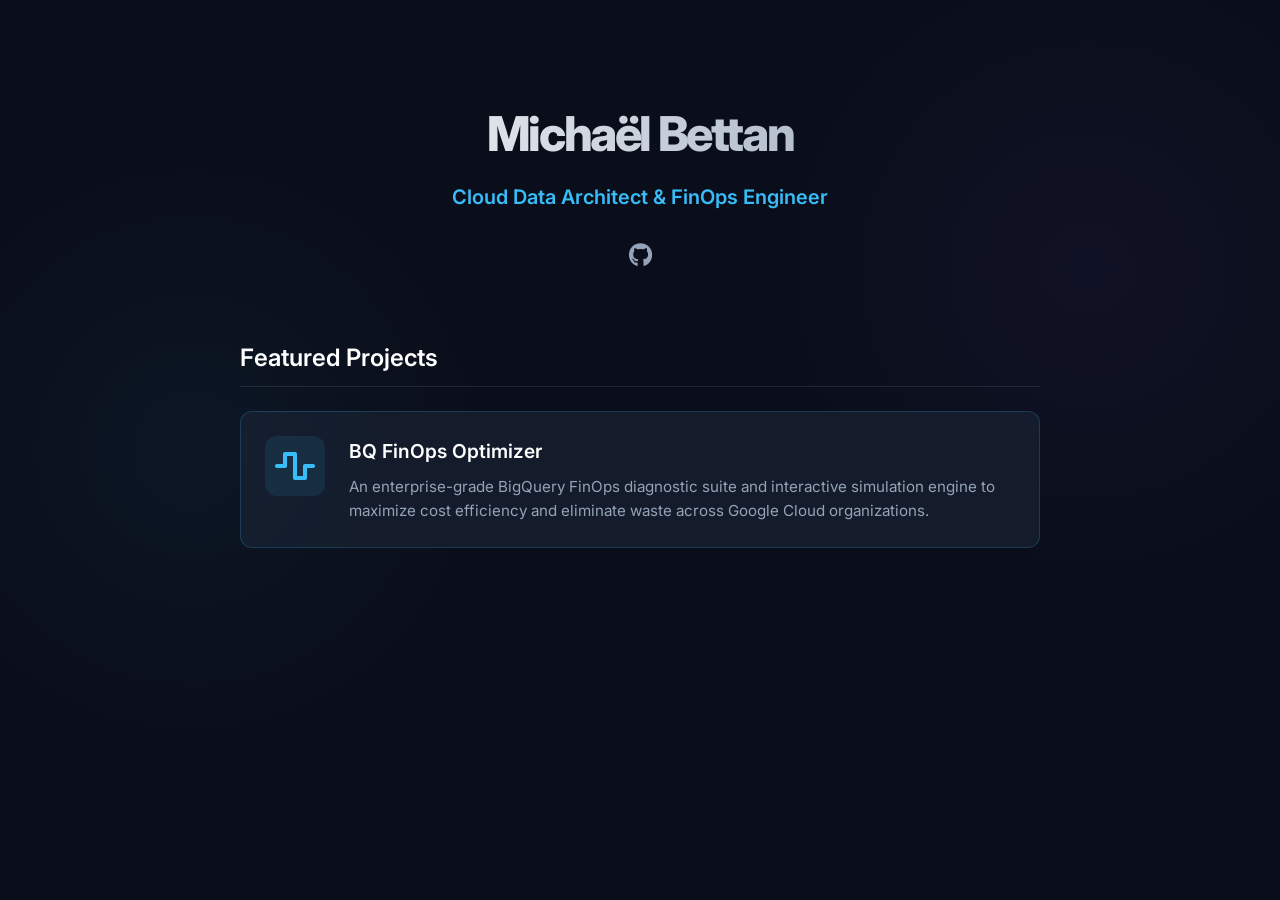
==== index.html @ df70a681 "feat: initial root homepage to fix github pages SEO metadata" ====
<!DOCTYPE html>
<html lang="en">
<head>
    <meta charset="UTF-8">
    <meta name="viewport" content="width=device-width, initial-scale=1.0">
    <title>Michaël Bettan | Cloud Data Architect & FinOps Engineer</title>
    <meta name="description" content="Portfolio of Michaël Bettan, specializing in Google Cloud, Data Architecture, and FinOps.">
    
    <!-- Open Graph -->
    <meta property="og:type" content="website">
    <meta property="og:url" content="https://mbettan.github.io/">
    <meta property="og:title" content="Michaël Bettan | Cloud & Data Engineering">
    <meta property="og:description" content="Portfolio of Michaël Bettan, specializing in Google Cloud, Data Architecture, and FinOps.">
    <meta property="og:site_name" content="Michaël Bettan">
    <meta property="og:locale" content="en_US">
    
    <!-- Structured Data -->
    <script type="application/ld+json">
    {
        "@context": "https://schema.org",
        "@type": "WebSite",
        "name": "Michaël Bettan",
        "alternateName": ["mbettan"],
        "url": "https://mbettan.github.io/"
    }
    </script>
    
    <link rel="icon" type="image/png" href="https://mbettan.github.io/favicon.png">
    <link rel="stylesheet" href="style.css">
    
    <link rel="preconnect" href="https://fonts.googleapis.com">
    <link rel="preconnect" href="https://fonts.gstatic.com" crossorigin>
    <link href="https://fonts.googleapis.com/css2?family=Inter:wght@400;600;800&display=swap" rel="stylesheet">
    <link rel="stylesheet" href="https://cdnjs.cloudflare.com/ajax/libs/font-awesome/6.4.0/css/all.min.css">
</head>
<body>
    <main class="container">
        <header class="profile">
            <h1>Michaël Bettan</h1>
            <p class="tagline">Cloud Data Architect &amp; FinOps Engineer</p>
            <div class="social-links">
                <a href="https://github.com/mbettan" target="_blank" aria-label="GitHub"><i class="fab fa-github"></i></a>
            </div>
        </header>

        <section class="projects">
            <h2>Featured Projects</h2>
            <div class="project-card">
                <div class="project-icon"><i class="fas fa-wave-square"></i></div>
                <div class="project-info">
                    <h3><a href="https://mbettan.github.io/bq-finops-optimizer/" target="_blank">BQ FinOps Optimizer</a></h3>
                    <p>An enterprise-grade BigQuery FinOps diagnostic suite and interactive simulation engine to maximize cost efficiency and eliminate waste across Google Cloud organizations.</p>
                </div>
            </div>
        </section>
    </main>
</body>
</html>
---- style.css ----
:root {
    --bg: #0a0e1a;
    --text: #e2e8f0;
    --text-muted: #94a3b8;
    --accent: #38bdf8;
    --card-bg: rgba(30, 41, 59, 0.5);
    --border: rgba(56, 189, 248, 0.2);
}

* {
    box-sizing: border-box;
    margin: 0;
    padding: 0;
}

body {
    background-color: var(--bg);
    color: var(--text);
    font-family: 'Inter', -apple-system, BlinkMacSystemFont, sans-serif;
    line-height: 1.6;
    display: flex;
    justify-content: center;
    min-height: 100vh;
    padding: 2rem;
    background-image: 
        radial-gradient(circle at 15% 50%, rgba(56, 189, 248, 0.05), transparent 25%),
        radial-gradient(circle at 85% 30%, rgba(139, 92, 246, 0.05), transparent 25%);
}

.container {
    max-width: 800px;
    width: 100%;
    margin-top: 4rem;
}

.profile {
    text-align: center;
    margin-bottom: 4rem;
}

.profile h1 {
    font-size: 3rem;
    font-weight: 800;
    letter-spacing: -0.05em;
    margin-bottom: 0.5rem;
    background: linear-gradient(to right, #fff, #94a3b8);
    -webkit-background-clip: text;
    -webkit-text-fill-color: transparent;
}

.tagline {
    font-size: 1.25rem;
    color: var(--accent);
    font-weight: 600;
    margin-bottom: 1.5rem;
}

.social-links a {
    color: var(--text-muted);
    font-size: 1.5rem;
    transition: color 0.2s ease;
}

.social-links a:hover {
    color: #fff;
}

.projects h2 {
    font-size: 1.5rem;
    font-weight: 600;
    margin-bottom: 1.5rem;
    color: #fff;
    border-bottom: 1px solid rgba(255, 255, 255, 0.1);
    padding-bottom: 0.5rem;
}

.project-card {
    background: var(--card-bg);
    border: 1px solid var(--border);
    border-radius: 12px;
    padding: 1.5rem;
    display: flex;
    gap: 1.5rem;
    align-items: flex-start;
    transition: transform 0.2s ease, border-color 0.2s ease;
}

.project-card:hover {
    transform: translateY(-2px);
    border-color: var(--accent);
}

.project-icon {
    font-size: 2rem;
    color: var(--accent);
    background: rgba(56, 189, 248, 0.1);
    width: 60px;
    height: 60px;
    display: flex;
    align-items: center;
    justify-content: center;
    border-radius: 12px;
    flex-shrink: 0;
}

.project-info h3 {
    margin-bottom: 0.5rem;
}

.project-info a {
    color: #fff;
    text-decoration: none;
    font-weight: 600;
    font-size: 1.2rem;
}

.project-info a:hover {
    text-decoration: underline;
    text-decoration-color: var(--accent);
}

.project-info p {
    color: var(--text-muted);
    font-size: 0.95rem;
}

@media (max-width: 600px) {
    .project-card {
        flex-direction: column;
    }
}
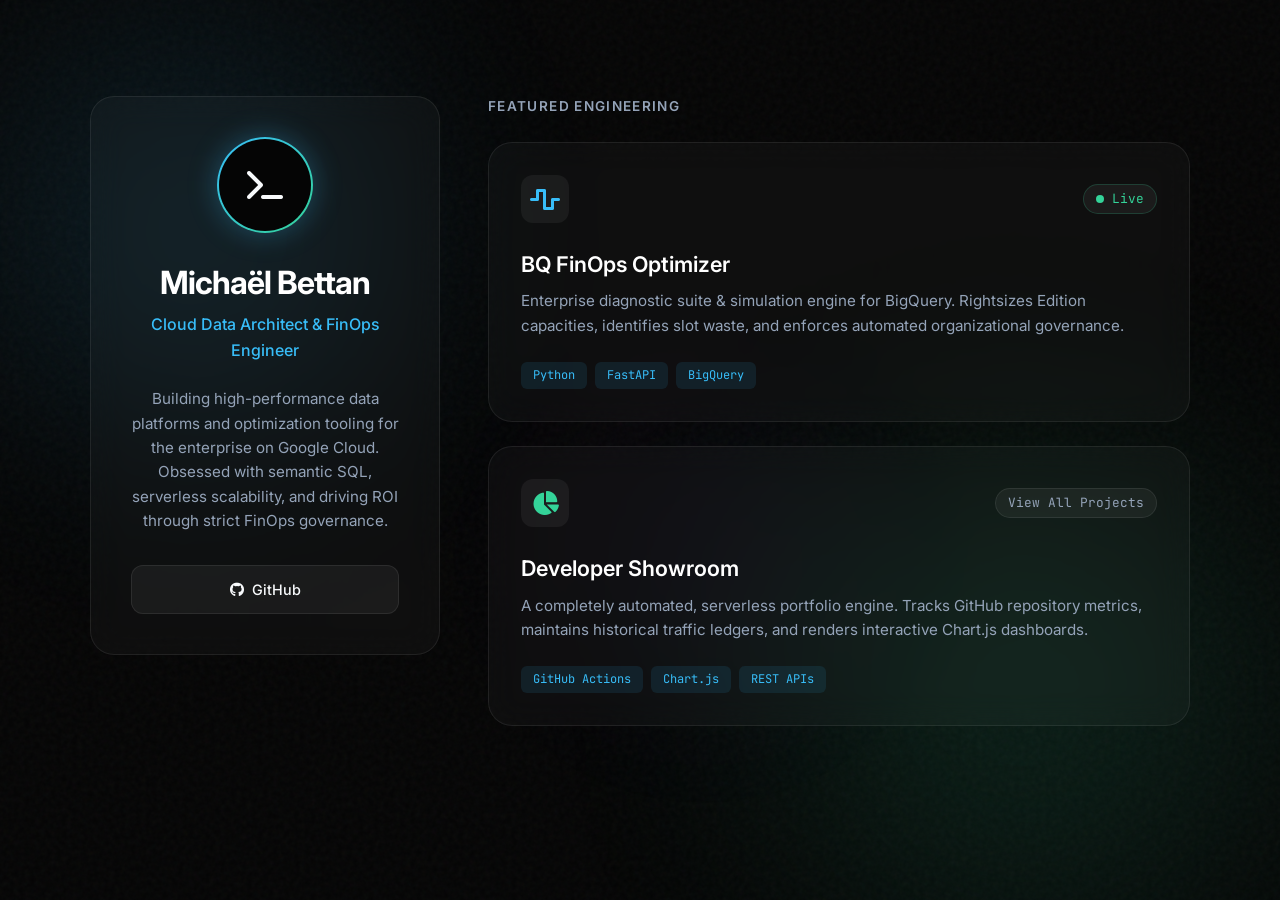
==== commit a85eeaf5: "feat: upgrade to premium glassmorphic landing page linking to showroom and bq-finops" ====
--- a/index.html
+++ b/index.html
@@ -3,16 +3,15 @@
 <head>
     <meta charset="UTF-8">
     <meta name="viewport" content="width=device-width, initial-scale=1.0">
-    <title>Michaël Bettan | Cloud Data Architect & FinOps Engineer</title>
+    <title>Michaël Bettan | Cloud Data Architect</title>
     <meta name="description" content="Portfolio of Michaël Bettan, specializing in Google Cloud, Data Architecture, and FinOps.">
     
     <!-- Open Graph -->
     <meta property="og:type" content="website">
     <meta property="og:url" content="https://mbettan.github.io/">
-    <meta property="og:title" content="Michaël Bettan | Cloud & Data Engineering">
-    <meta property="og:description" content="Portfolio of Michaël Bettan, specializing in Google Cloud, Data Architecture, and FinOps.">
+    <meta property="og:title" content="Michaël Bettan | Cloud Data Architect">
+    <meta property="og:description" content="Specializing in Google Cloud, Data Architecture, and Enterprise FinOps.">
     <meta property="og:site_name" content="Michaël Bettan">
-    <meta property="og:locale" content="en_US">
     
     <!-- Structured Data -->
     <script type="application/ld+json">
@@ -30,29 +29,102 @@
     
     <link rel="preconnect" href="https://fonts.googleapis.com">
     <link rel="preconnect" href="https://fonts.gstatic.com" crossorigin>
-    <link href="https://fonts.googleapis.com/css2?family=Inter:wght@400;600;800&display=swap" rel="stylesheet">
+    <link href="https://fonts.googleapis.com/css2?family=Inter:wght@300;400;500;600;700&family=JetBrains+Mono:wght@400;500&display=swap" rel="stylesheet">
     <link rel="stylesheet" href="https://cdnjs.cloudflare.com/ajax/libs/font-awesome/6.4.0/css/all.min.css">
 </head>
 <body>
-    <main class="container">
-        <header class="profile">
-            <h1>Michaël Bettan</h1>
-            <p class="tagline">Cloud Data Architect &amp; FinOps Engineer</p>
-            <div class="social-links">
-                <a href="https://github.com/mbettan" target="_blank" aria-label="GitHub"><i class="fab fa-github"></i></a>
-            </div>
-        </header>
+    <div class="ambient-background">
+        <div class="glow-orb orb-1"></div>
+        <div class="glow-orb orb-2"></div>
+        <div class="glow-orb orb-3"></div>
+        <div class="noise-overlay"></div>
+    </div>
 
-        <section class="projects">
-            <h2>Featured Projects</h2>
-            <div class="project-card">
-                <div class="project-icon"><i class="fas fa-wave-square"></i></div>
-                <div class="project-info">
-                    <h3><a href="https://mbettan.github.io/bq-finops-optimizer/" target="_blank">BQ FinOps Optimizer</a></h3>
-                    <p>An enterprise-grade BigQuery FinOps diagnostic suite and interactive simulation engine to maximize cost efficiency and eliminate waste across Google Cloud organizations.</p>
+    <main class="layout-container">
+        <!-- Profile Column -->
+        <section class="profile-section">
+            <div class="profile-card glass-panel">
+                <div class="avatar-ring">
+                    <div class="avatar-content"><i class="fas fa-terminal"></i></div>
+                </div>
+                <h1 class="brand-title">Michaël Bettan</h1>
+                <h2 class="brand-subtitle">Cloud Data Architect &amp; FinOps Engineer</h2>
+                
+                <p class="bio">
+                    Building high-performance data platforms and optimization tooling for the enterprise on Google Cloud. 
+                    Obsessed with semantic SQL, serverless scalability, and driving ROI through strict FinOps governance.
+                </p>
+
+                <div class="social-links">
+                    <a href="https://github.com/mbettan" class="social-btn" target="_blank" aria-label="GitHub">
+                        <i class="fab fa-github"></i>
+                        <span>GitHub</span>
+                    </a>
                 </div>
             </div>
         </section>
+
+        <!-- Projects Column -->
+        <section class="projects-section">
+            <h3 class="section-label">Featured Engineering</h3>
+            
+            <div class="project-grid">
+                
+                <!-- BQ FinOps Optimizer -->
+                <a href="https://mbettan.github.io/bq-finops-optimizer/" class="project-card glass-panel" target="_blank">
+                    <div class="card-glow"></div>
+                    <div class="project-header">
+                        <div class="project-icon icon-blue"><i class="fas fa-wave-square"></i></div>
+                        <div class="project-status">
+                            <span class="pulse-dot"></span> Live
+                        </div>
+                    </div>
+                    <div class="project-body">
+                        <h4>BQ FinOps Optimizer</h4>
+                        <p>Enterprise diagnostic suite & simulation engine for BigQuery. Rightsizes Edition capacities, identifies slot waste, and enforces automated organizational governance.</p>
+                    </div>
+                    <div class="project-footer">
+                        <span class="tech-tag">Python</span>
+                        <span class="tech-tag">FastAPI</span>
+                        <span class="tech-tag">BigQuery</span>
+                    </div>
+                </a>
+
+                <!-- Developer Showroom -->
+                <a href="https://mbettan.github.io/showroom/" class="project-card glass-panel" target="_blank">
+                    <div class="card-glow"></div>
+                    <div class="project-header">
+                        <div class="project-icon icon-mint"><i class="fas fa-chart-pie"></i></div>
+                        <div class="project-status static-dot">
+                            <span>View All Projects</span>
+                        </div>
+                    </div>
+                    <div class="project-body">
+                        <h4>Developer Showroom</h4>
+                        <p>A completely automated, serverless portfolio engine. Tracks GitHub repository metrics, maintains historical traffic ledgers, and renders interactive Chart.js dashboards.</p>
+                    </div>
+                    <div class="project-footer">
+                        <span class="tech-tag">GitHub Actions</span>
+                        <span class="tech-tag">Chart.js</span>
+                        <span class="tech-tag">REST APIs</span>
+                    </div>
+                </a>
+
+            </div>
+        </section>
     </main>
+
+    <script>
+        // Interactive glow effect on cards
+        document.addEventListener('mousemove', (e) => {
+            document.querySelectorAll('.project-card').forEach(card => {
+                const rect = card.getBoundingClientRect();
+                const x = e.clientX - rect.left;
+                const y = e.clientY - rect.top;
+                card.style.setProperty('--mouse-x', `${x}px`);
+                card.style.setProperty('--mouse-y', `${y}px`);
+            });
+        });
+    </script>
 </body>
 </html>
--- a/style.css
+++ b/style.css
@@ -1,10 +1,18 @@
 :root {
-    --bg: #0a0e1a;
-    --text: #e2e8f0;
+    --bg-base: #050505;
+    --text-main: #f8fafc;
     --text-muted: #94a3b8;
-    --accent: #38bdf8;
-    --card-bg: rgba(30, 41, 59, 0.5);
-    --border: rgba(56, 189, 248, 0.2);
+    
+    /* Brand Colors */
+    --brand-blue: #38bdf8;
+    --brand-blue-glow: rgba(56, 189, 248, 0.4);
+    --brand-mint: #34d399;
+    --brand-mint-glow: rgba(52, 211, 153, 0.4);
+    
+    /* Glassmorphism */
+    --glass-bg: rgba(255, 255, 255, 0.03);
+    --glass-border: rgba(255, 255, 255, 0.08);
+    --glass-highlight: rgba(255, 255, 255, 0.12);
 }
 
 * {
@@ -14,118 +22,331 @@
 }
 
 body {
-    background-color: var(--bg);
-    color: var(--text);
-    font-family: 'Inter', -apple-system, BlinkMacSystemFont, sans-serif;
+    background-color: var(--bg-base);
+    color: var(--text-main);
+    font-family: 'Inter', -apple-system, sans-serif;
     line-height: 1.6;
+    min-height: 100vh;
+    overflow-x: hidden;
+    position: relative;
     display: flex;
     justify-content: center;
-    min-height: 100vh;
     padding: 2rem;
-    background-image: 
-        radial-gradient(circle at 15% 50%, rgba(56, 189, 248, 0.05), transparent 25%),
-        radial-gradient(circle at 85% 30%, rgba(139, 92, 246, 0.05), transparent 25%);
-}
-
-.container {
-    max-width: 800px;
+}
+
+/* --- Ambient Background --- */
+.ambient-background {
+    position: fixed;
+    inset: 0;
+    z-index: -1;
+    overflow: hidden;
+}
+
+.glow-orb {
+    position: absolute;
+    border-radius: 50%;
+    filter: blur(100px);
+    opacity: 0.4;
+    animation: float 20s infinite ease-in-out alternate;
+}
+
+.orb-1 {
+    top: -10%;
+    left: -10%;
+    width: 50vw;
+    height: 50vw;
+    background: radial-gradient(circle, var(--brand-blue-glow), transparent 70%);
+}
+
+.orb-2 {
+    bottom: -20%;
+    right: -10%;
+    width: 60vw;
+    height: 60vw;
+    background: radial-gradient(circle, var(--brand-mint-glow), transparent 70%);
+    animation-delay: -5s;
+}
+
+.orb-3 {
+    top: 40%;
+    left: 40%;
+    width: 30vw;
+    height: 30vw;
+    background: radial-gradient(circle, rgba(139, 92, 246, 0.2), transparent 70%);
+    animation-delay: -10s;
+}
+
+.noise-overlay {
+    position: absolute;
+    inset: 0;
+    background-image: url("data:image/svg+xml,%3Csvg viewBox='0 0 200 200' xmlns='http://www.w3.org/2000/svg'%3E%3Cfilter id='noiseFilter'%3E%3CfeTurbulence type='fractalNoise' baseFrequency='0.85' numOctaves='3' stitchTiles='stitch'/%3E%3C/filter%3E%3Crect width='100%25' height='100%25' filter='url(%23noiseFilter)'/%3E%3C/svg%3E");
+    opacity: 0.04;
+    pointer-events: none;
+}
+
+@keyframes float {
+    0% { transform: translate(0, 0) scale(1); }
+    100% { transform: translate(5%, 10%) scale(1.1); }
+}
+
+/* --- Layout --- */
+.layout-container {
+    max-width: 1100px;
     width: 100%;
+    display: grid;
+    grid-template-columns: 350px 1fr;
+    gap: 3rem;
+    align-items: start;
     margin-top: 4rem;
 }
 
-.profile {
+/* --- Glass Panels --- */
+.glass-panel {
+    background: var(--glass-bg);
+    border: 1px solid var(--glass-border);
+    backdrop-filter: blur(16px);
+    -webkit-backdrop-filter: blur(16px);
+    border-radius: 24px;
+    position: relative;
+    overflow: hidden;
+}
+
+/* --- Profile Section --- */
+.profile-section {
+    position: sticky;
+    top: 4rem;
+}
+
+.profile-card {
+    padding: 2.5rem;
+    display: flex;
+    flex-direction: column;
+    align-items: center;
     text-align: center;
-    margin-bottom: 4rem;
-}
-
-.profile h1 {
-    font-size: 3rem;
-    font-weight: 800;
-    letter-spacing: -0.05em;
+}
+
+.avatar-ring {
+    width: 96px;
+    height: 96px;
+    border-radius: 50%;
+    background: linear-gradient(135deg, var(--brand-blue), var(--brand-mint));
+    padding: 2px;
+    margin-bottom: 1.5rem;
+    box-shadow: 0 0 30px rgba(56, 189, 248, 0.3);
+}
+
+.avatar-content {
+    background: var(--bg-base);
+    width: 100%;
+    height: 100%;
+    border-radius: 50%;
+    display: flex;
+    align-items: center;
+    justify-content: center;
+    font-size: 2rem;
+    color: var(--text-main);
+}
+
+.brand-title {
+    font-size: 2rem;
+    font-weight: 700;
+    letter-spacing: -0.03em;
+    color: #fff;
+    margin-bottom: 0.25rem;
+}
+
+.brand-subtitle {
+    font-size: 1rem;
+    font-weight: 500;
+    color: var(--brand-blue);
+    margin-bottom: 1.5rem;
+}
+
+.bio {
+    font-size: 0.95rem;
+    color: var(--text-muted);
+    margin-bottom: 2rem;
+}
+
+.social-links {
+    display: flex;
+    gap: 1rem;
+    width: 100%;
+}
+
+.social-btn {
+    flex: 1;
+    display: flex;
+    align-items: center;
+    justify-content: center;
+    gap: 0.5rem;
+    background: rgba(255, 255, 255, 0.05);
+    border: 1px solid var(--glass-border);
+    padding: 0.75rem 1rem;
+    border-radius: 12px;
+    color: var(--text-main);
+    text-decoration: none;
+    font-size: 0.9rem;
+    font-weight: 500;
+    transition: all 0.2s ease;
+}
+
+.social-btn:hover {
+    background: rgba(255, 255, 255, 0.1);
+    border-color: var(--glass-highlight);
+    transform: translateY(-2px);
+}
+
+/* --- Projects Section --- */
+.section-label {
+    font-size: 0.85rem;
+    text-transform: uppercase;
+    letter-spacing: 0.1em;
+    color: var(--text-muted);
+    margin-bottom: 1.5rem;
+    font-weight: 600;
+}
+
+.project-grid {
+    display: flex;
+    flex-direction: column;
+    gap: 1.5rem;
+}
+
+.project-card {
+    text-decoration: none;
+    color: inherit;
+    padding: 2rem;
+    transition: transform 0.3s cubic-bezier(0.16, 1, 0.3, 1), border-color 0.3s ease;
+}
+
+.project-card:hover {
+    transform: translateY(-4px);
+    border-color: var(--glass-highlight);
+}
+
+/* Spotlight Hover Effect */
+.card-glow {
+    position: absolute;
+    inset: 0;
+    background: radial-gradient(800px circle at var(--mouse-x) var(--mouse-y), rgba(255,255,255,0.06), transparent 40%);
+    opacity: 0;
+    transition: opacity 0.3s ease;
+    pointer-events: none;
+    z-index: 0;
+}
+
+.project-card:hover .card-glow {
+    opacity: 1;
+}
+
+.project-header {
+    display: flex;
+    justify-content: space-between;
+    align-items: center;
+    margin-bottom: 1.5rem;
+    position: relative;
+    z-index: 1;
+}
+
+.project-icon {
+    width: 48px;
+    height: 48px;
+    border-radius: 12px;
+    display: flex;
+    align-items: center;
+    justify-content: center;
+    font-size: 1.5rem;
+    background: rgba(255, 255, 255, 0.05);
+}
+
+.icon-blue { color: var(--brand-blue); }
+.icon-mint { color: var(--brand-mint); }
+
+.project-status {
+    display: flex;
+    align-items: center;
+    gap: 0.5rem;
+    font-size: 0.8rem;
+    font-family: 'JetBrains Mono', monospace;
+    background: rgba(255, 255, 255, 0.05);
+    padding: 0.25rem 0.75rem;
+    border-radius: 20px;
+    color: var(--brand-mint);
+    border: 1px solid rgba(52, 211, 153, 0.2);
+}
+
+.project-status.static-dot {
+    color: var(--text-muted);
+    border-color: var(--glass-border);
+}
+
+.pulse-dot {
+    width: 8px;
+    height: 8px;
+    background-color: var(--brand-mint);
+    border-radius: 50%;
+    position: relative;
+}
+
+.pulse-dot::after {
+    content: '';
+    position: absolute;
+    inset: -4px;
+    border-radius: 50%;
+    border: 2px solid var(--brand-mint);
+    opacity: 0;
+    animation: pulse 2s cubic-bezier(0.4, 0, 0.6, 1) infinite;
+}
+
+@keyframes pulse {
+    0% { transform: scale(0.5); opacity: 1; }
+    100% { transform: scale(1.5); opacity: 0; }
+}
+
+.project-body {
+    position: relative;
+    z-index: 1;
+    margin-bottom: 1.5rem;
+}
+
+.project-body h4 {
+    font-size: 1.35rem;
+    font-weight: 600;
+    color: #fff;
     margin-bottom: 0.5rem;
-    background: linear-gradient(to right, #fff, #94a3b8);
-    -webkit-background-clip: text;
-    -webkit-text-fill-color: transparent;
-}
-
-.tagline {
-    font-size: 1.25rem;
-    color: var(--accent);
-    font-weight: 600;
-    margin-bottom: 1.5rem;
-}
-
-.social-links a {
-    color: var(--text-muted);
-    font-size: 1.5rem;
-    transition: color 0.2s ease;
-}
-
-.social-links a:hover {
-    color: #fff;
-}
-
-.projects h2 {
-    font-size: 1.5rem;
-    font-weight: 600;
-    margin-bottom: 1.5rem;
-    color: #fff;
-    border-bottom: 1px solid rgba(255, 255, 255, 0.1);
-    padding-bottom: 0.5rem;
-}
-
-.project-card {
-    background: var(--card-bg);
-    border: 1px solid var(--border);
-    border-radius: 12px;
-    padding: 1.5rem;
-    display: flex;
-    gap: 1.5rem;
-    align-items: flex-start;
-    transition: transform 0.2s ease, border-color 0.2s ease;
-}
-
-.project-card:hover {
-    transform: translateY(-2px);
-    border-color: var(--accent);
-}
-
-.project-icon {
-    font-size: 2rem;
-    color: var(--accent);
-    background: rgba(56, 189, 248, 0.1);
-    width: 60px;
-    height: 60px;
-    display: flex;
-    align-items: center;
-    justify-content: center;
-    border-radius: 12px;
-    flex-shrink: 0;
-}
-
-.project-info h3 {
-    margin-bottom: 0.5rem;
-}
-
-.project-info a {
-    color: #fff;
-    text-decoration: none;
-    font-weight: 600;
-    font-size: 1.2rem;
-}
-
-.project-info a:hover {
-    text-decoration: underline;
-    text-decoration-color: var(--accent);
-}
-
-.project-info p {
+}
+
+.project-body p {
     color: var(--text-muted);
     font-size: 0.95rem;
 }
 
-@media (max-width: 600px) {
-    .project-card {
-        flex-direction: column;
+.project-footer {
+    position: relative;
+    z-index: 1;
+    display: flex;
+    gap: 0.5rem;
+    flex-wrap: wrap;
+}
+
+.tech-tag {
+    font-size: 0.75rem;
+    font-family: 'JetBrains Mono', monospace;
+    color: var(--brand-blue);
+    background: rgba(56, 189, 248, 0.1);
+    padding: 0.25rem 0.75rem;
+    border-radius: 6px;
+}
+
+/* --- Responsive --- */
+@media (max-width: 850px) {
+    .layout-container {
+        grid-template-columns: 1fr;
     }
-}
+    
+    .profile-section {
+        position: relative;
+        top: 0;
+    }
+}
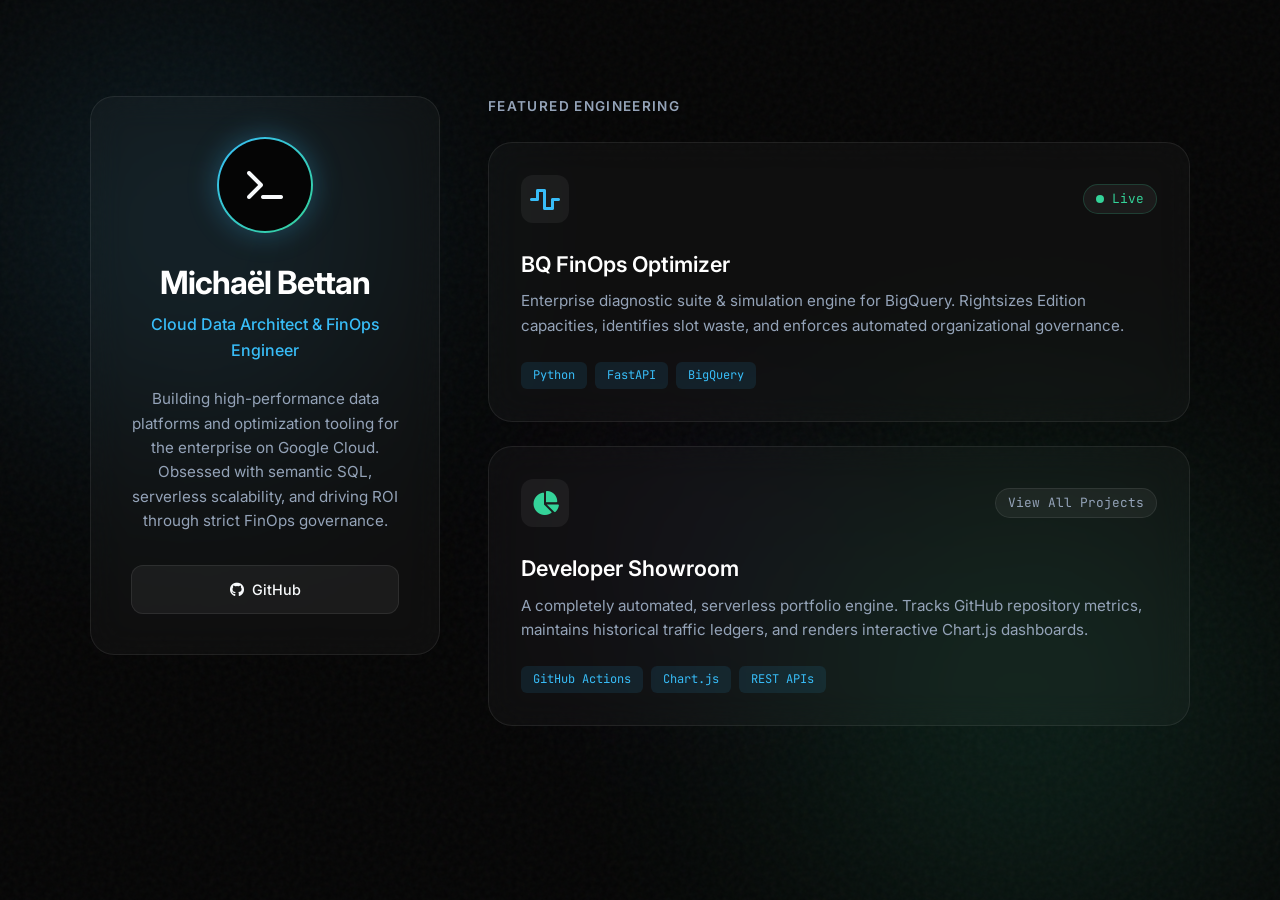
==== commit 1b56a62f: "chore(seo): swap to html meta tag for gsc verification" ====
--- a/index.html
+++ b/index.html
@@ -7,6 +7,7 @@
     <meta name="description" content="Portfolio of Michaël Bettan, specializing in Google Cloud, Data Architecture, and FinOps.">
     
     <!-- Open Graph -->
+    <meta name="google-site-verification" content="EUy2FT8B1694vgEZEiwfaZ-mAV1uPcQKsQl8uyq4pxk" />
     <meta property="og:type" content="website">
     <meta property="og:url" content="https://mbettan.github.io/">
     <meta property="og:title" content="Michaël Bettan | Cloud Data Architect">
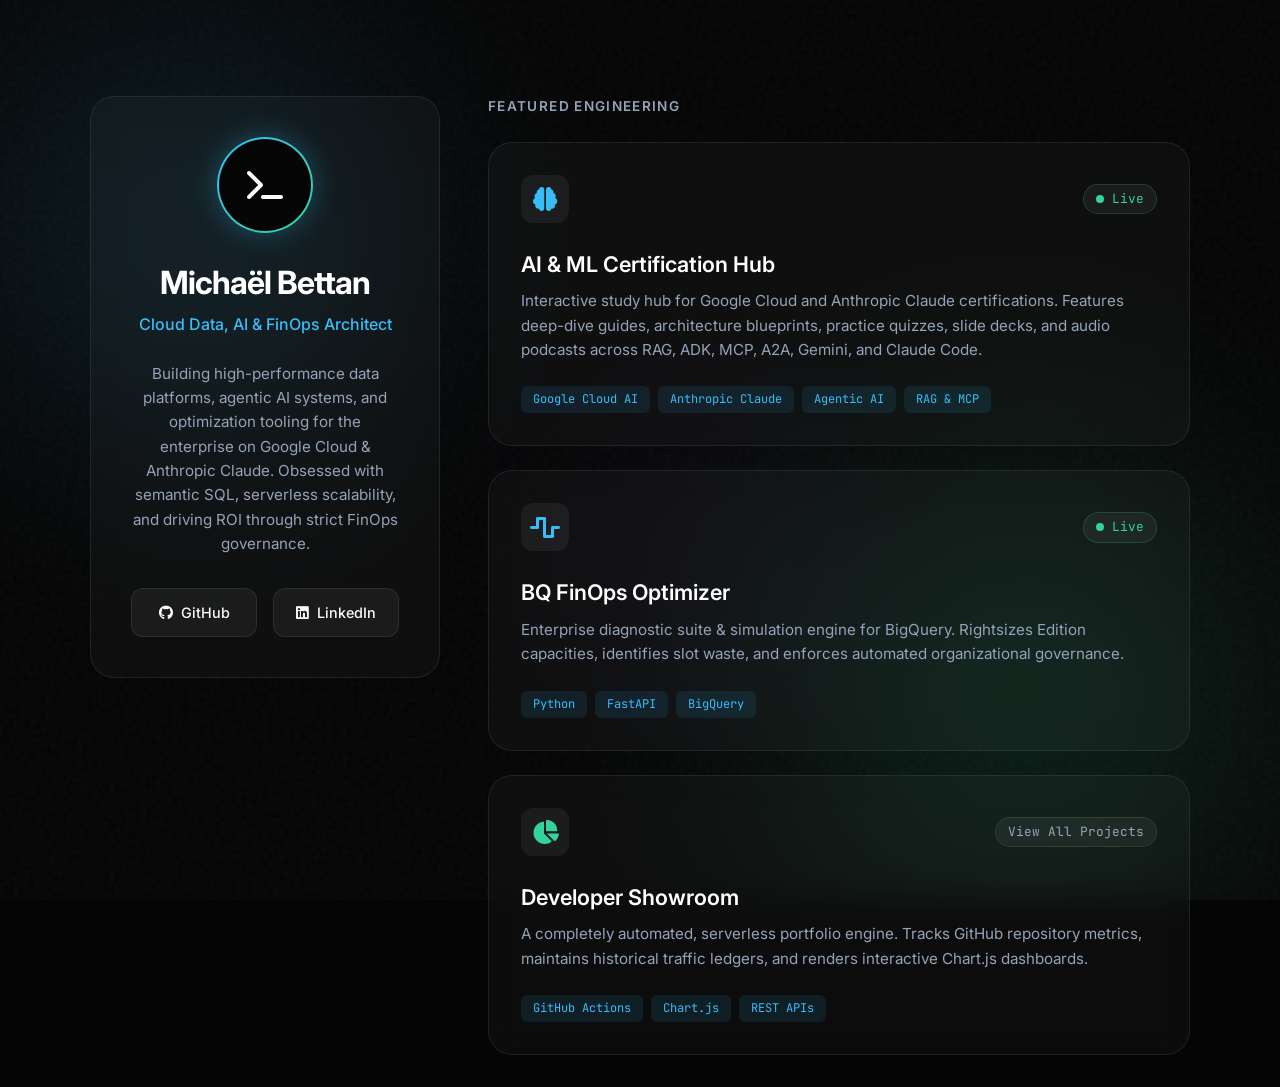
==== commit ac53f23a: "Revise title, description, and project details in index.html Updated title and meta description for " ====
--- a/index.html
+++ b/index.html
@@ -3,15 +3,15 @@
 <head>
     <meta charset="UTF-8">
     <meta name="viewport" content="width=device-width, initial-scale=1.0">
-    <title>Michaël Bettan | Cloud Data Architect</title>
-    <meta name="description" content="Portfolio of Michaël Bettan, specializing in Google Cloud, Data Architecture, and FinOps.">
+    <title>Michaël Bettan | Cloud Data, AI &amp; FinOps Architect</title>
+    <meta name="description" content="Portfolio of Michaël Bettan, specializing in Google Cloud, AI/ML Engineering, Data Architecture, and Enterprise FinOps.">
     
     <!-- Open Graph -->
     <meta name="google-site-verification" content="EUy2FT8B1694vgEZEiwfaZ-mAV1uPcQKsQl8uyq4pxk" />
     <meta property="og:type" content="website">
     <meta property="og:url" content="https://mbettan.github.io/">
-    <meta property="og:title" content="Michaël Bettan | Cloud Data Architect">
-    <meta property="og:description" content="Specializing in Google Cloud, Data Architecture, and Enterprise FinOps.">
+    <meta property="og:title" content="Michaël Bettan | Cloud Data, AI &amp; FinOps Architect">
+    <meta property="og:description" content="Specializing in Google Cloud, Agentic AI/ML Architecture, Data Platforms, and Enterprise FinOps.">
     <meta property="og:site_name" content="Michaël Bettan">
     
     <!-- Structured Data -->
@@ -21,7 +21,19 @@
         "@type": "WebSite",
         "name": "Michaël Bettan",
         "alternateName": ["mbettan"],
-        "url": "https://mbettan.github.io/"
+        "url": "https://mbettan.github.io/",
+        "hasPart": [
+            {
+                "@type": "WebSite",
+                "name": "AI & Machine Learning Certification Hub",
+                "url": "https://mbettan.github.io/machine-learning-cert/"
+            },
+            {
+                "@type": "SoftwareApplication",
+                "name": "BQ FinOps Optimizer",
+                "url": "https://mbettan.github.io/bq-finops-optimizer/"
+            }
+        ]
     }
     </script>
     
@@ -49,10 +61,10 @@
                     <div class="avatar-content"><i class="fas fa-terminal"></i></div>
                 </div>
                 <h1 class="brand-title">Michaël Bettan</h1>
-                <h2 class="brand-subtitle">Cloud Data Architect &amp; FinOps Engineer</h2>
+                <h2 class="brand-subtitle">Cloud Data, AI &amp; FinOps Architect</h2>
                 
                 <p class="bio">
-                    Building high-performance data platforms and optimization tooling for the enterprise on Google Cloud. 
+                    Building high-performance data platforms, agentic AI systems, and optimization tooling for the enterprise on Google Cloud &amp; Anthropic Claude. 
                     Obsessed with semantic SQL, serverless scalability, and driving ROI through strict FinOps governance.
                 </p>
 
@@ -60,6 +72,10 @@
                     <a href="https://github.com/mbettan" class="social-btn" target="_blank" aria-label="GitHub">
                         <i class="fab fa-github"></i>
                         <span>GitHub</span>
+                    </a>
+                    <a href="https://www.linkedin.com/in/mbettan/" class="social-btn" target="_blank" aria-label="LinkedIn">
+                        <i class="fab fa-linkedin"></i>
+                        <span>LinkedIn</span>
                     </a>
                 </div>
             </div>
@@ -70,6 +86,27 @@
             <h3 class="section-label">Featured Engineering</h3>
             
             <div class="project-grid">
+
+                <!-- AI & ML Certification Hub -->
+                <a href="https://mbettan.github.io/machine-learning-cert/" class="project-card glass-panel" target="_blank">
+                    <div class="card-glow"></div>
+                    <div class="project-header">
+                        <div class="project-icon icon-blue"><i class="fas fa-brain"></i></div>
+                        <div class="project-status">
+                            <span class="pulse-dot"></span> Live
+                        </div>
+                    </div>
+                    <div class="project-body">
+                        <h4>AI &amp; ML Certification Hub</h4>
+                        <p>Interactive study hub for Google Cloud and Anthropic Claude certifications. Features deep-dive guides, architecture blueprints, practice quizzes, slide decks, and audio podcasts across RAG, ADK, MCP, A2A, Gemini, and Claude Code.</p>
+                    </div>
+                    <div class="project-footer">
+                        <span class="tech-tag">Google Cloud AI</span>
+                        <span class="tech-tag">Anthropic Claude</span>
+                        <span class="tech-tag">Agentic AI</span>
+                        <span class="tech-tag">RAG &amp; MCP</span>
+                    </div>
+                </a>
                 
                 <!-- BQ FinOps Optimizer -->
                 <a href="https://mbettan.github.io/bq-finops-optimizer/" class="project-card glass-panel" target="_blank">
@@ -82,7 +119,7 @@
                     </div>
                     <div class="project-body">
                         <h4>BQ FinOps Optimizer</h4>
-                        <p>Enterprise diagnostic suite & simulation engine for BigQuery. Rightsizes Edition capacities, identifies slot waste, and enforces automated organizational governance.</p>
+                        <p>Enterprise diagnostic suite &amp; simulation engine for BigQuery. Rightsizes Edition capacities, identifies slot waste, and enforces automated organizational governance.</p>
                     </div>
                     <div class="project-footer">
                         <span class="tech-tag">Python</span>
